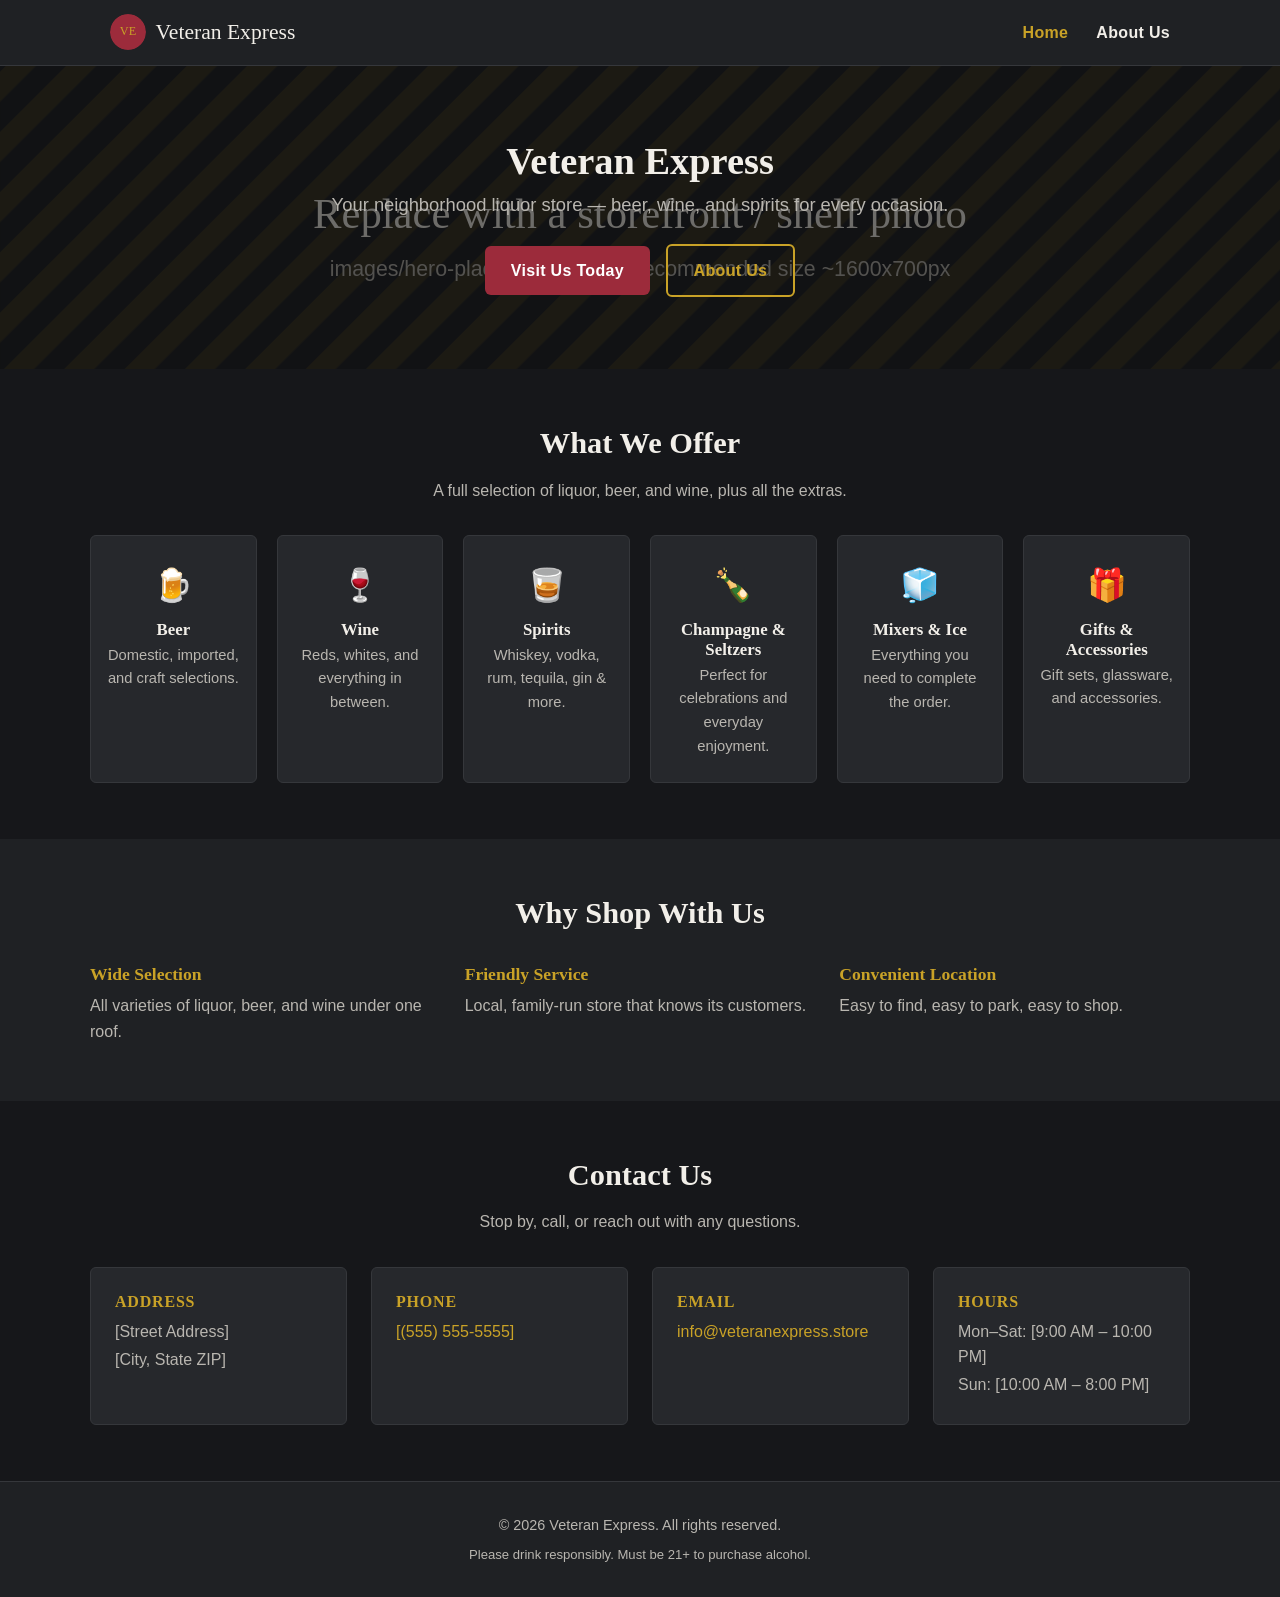
==== index.html @ 73de3cff "intial files for the project" ====
<!DOCTYPE html>
<html lang="en">
<head>
<meta charset="UTF-8">
<meta name="viewport" content="width=device-width, initial-scale=1.0">
<title>Veteran Express Liquor Store</title>
<meta name="description" content="Veteran Express is your local liquor store, offering a full selection of beer, wine, and spirits. Visit us or contact us for hours and directions.">
<link rel="icon" type="image/svg+xml" href="images/logo-placeholder.svg">
<link rel="stylesheet" href="css/style.css">
</head>
<body>

<header class="site-header">
  <nav class="nav">
    <a class="brand" href="index.html">
      <img src="images/logo-placeholder.svg" alt="Veteran Express logo">
      Veteran Express
    </a>

    <input type="checkbox" id="nav-toggle" class="nav-toggle">
    <label for="nav-toggle" class="nav-toggle-label">&#9776;</label>

    <ul class="nav-links">
      <li><a href="index.html" class="active">Home</a></li>
      <li><a href="about.html">About Us</a></li>
    </ul>
  </nav>
</header>

<!-- =========================================================
     HERO — EDIT: headline / subheading / button links below
     ========================================================= -->
<section class="hero">
  <h1>Veteran Express</h1>
  <p>Your neighborhood liquor store — beer, wine, and spirits for every occasion.</p>
  <a class="btn" href="#contact">Visit Us Today</a>
  <a class="btn btn-outline" href="about.html">About Us</a>
</section>

<!-- =========================================================
     WHAT WE OFFER — EDIT: add/remove/rename categories here
     ========================================================= -->
<section id="offerings">
  <div class="section-title">
    <h2>What We Offer</h2>
    <p>A full selection of liquor, beer, and wine, plus all the extras.</p>
  </div>
  <div class="offerings-grid">
    <div class="offering-card">
      <div class="icon">🍺</div>
      <h3>Beer</h3>
      <p>Domestic, imported, and craft selections.</p>
    </div>
    <div class="offering-card">
      <div class="icon">🍷</div>
      <h3>Wine</h3>
      <p>Reds, whites, and everything in between.</p>
    </div>
    <div class="offering-card">
      <div class="icon">🥃</div>
      <h3>Spirits</h3>
      <p>Whiskey, vodka, rum, tequila, gin &amp; more.</p>
    </div>
    <div class="offering-card">
      <div class="icon">🍾</div>
      <h3>Champagne &amp; Seltzers</h3>
      <p>Perfect for celebrations and everyday enjoyment.</p>
    </div>
    <div class="offering-card">
      <div class="icon">🧊</div>
      <h3>Mixers &amp; Ice</h3>
      <p>Everything you need to complete the order.</p>
    </div>
    <div class="offering-card">
      <div class="icon">🎁</div>
      <h3>Gifts &amp; Accessories</h3>
      <p>Gift sets, glassware, and accessories.</p>
    </div>
  </div>
</section>

<!-- =========================================================
     WHY SHOP WITH US — EDIT: change/remove the three points
     ========================================================= -->
<section class="section-alt">
  <div class="section-title">
    <h2>Why Shop With Us</h2>
  </div>
  <div class="features-grid">
    <div class="feature">
      <h3>Wide Selection</h3>
      <p>All varieties of liquor, beer, and wine under one roof.</p>
    </div>
    <div class="feature">
      <h3>Friendly Service</h3>
      <p>Local, family-run store that knows its customers.</p>
    </div>
    <div class="feature">
      <h3>Convenient Location</h3>
      <p>Easy to find, easy to park, easy to shop.</p>
    </div>
  </div>
</section>

<!-- =========================================================
     CONTACT — EDIT: replace placeholder address/phone/hours
     This same block also appears on about.html — keep both in sync.
     ========================================================= -->
<section id="contact">
  <div class="section-title">
    <h2>Contact Us</h2>
    <p>Stop by, call, or reach out with any questions.</p>
  </div>
  <div class="contact-grid">
    <div class="contact-card">
      <h3>Address</h3>
      <p>[Street Address]</p>
      <p>[City, State ZIP]</p>
    </div>
    <div class="contact-card">
      <h3>Phone</h3>
      <p><a href="tel:+10000000000">[(555) 555-5555]</a></p>
    </div>
    <div class="contact-card">
      <h3>Email</h3>
      <p><a href="mailto:info@veteranexpress.store">info@veteranexpress.store</a></p>
    </div>
    <div class="contact-card">
      <h3>Hours</h3>
      <p>Mon–Sat: [9:00 AM – 10:00 PM]</p>
      <p>Sun: [10:00 AM – 8:00 PM]</p>
    </div>
  </div>

  <!-- Optional: once you have a real address, replace the src below with
       your store's Google Maps embed link (Maps > Share > Embed a map)
       and uncomment this block. -->
  <!--
  <div class="map-embed">
    <iframe src="https://www.google.com/maps/embed?..." loading="lazy" allowfullscreen></iframe>
  </div>
  -->
</section>

<footer class="site-footer">
  <div>&copy; <span id="year"></span> Veteran Express. All rights reserved.</div>
  <div class="footer-note">Please drink responsibly. Must be 21+ to purchase alcohol.</div>
</footer>

<script src="js/main.js"></script>
</body>
</html>
---- css/style.css ----
/* =========================================================
   Veteran Express — stylesheet
   Edit the variables below to change colors/fonts site-wide.
   ========================================================= */

:root {
  --color-bg: #16171a;
  --color-bg-alt: #1f2124;
  --color-surface: #26282c;
  --color-text: #f2efe9;
  --color-text-muted: #b9b6b0;
  --color-accent: #9c2b3b;      /* wine red */
  --color-accent-hover: #b83348;
  --color-gold: #c9a227;        /* highlight / CTA */
  --color-border: #35373b;

  --font-body: -apple-system, BlinkMacSystemFont, "Segoe UI", Roboto, Helvetica, Arial, sans-serif;
  --font-heading: Georgia, "Times New Roman", serif;

  --max-width: 1100px;
  --radius: 6px;
}

* { box-sizing: border-box; }

html { scroll-behavior: smooth; }

body {
  margin: 0;
  background: var(--color-bg);
  color: var(--color-text);
  font-family: var(--font-body);
  line-height: 1.6;
}

img { max-width: 100%; display: block; }

a { color: var(--color-gold); text-decoration: none; }
a:hover { text-decoration: underline; }

h1, h2, h3 {
  font-family: var(--font-heading);
  line-height: 1.2;
  margin: 0 0 0.5em;
}

.container {
  max-width: var(--max-width);
  margin: 0 auto;
  padding: 0 1.25rem;
}

/* ---------- Header / Nav ---------- */

.site-header {
  background: var(--color-bg-alt);
  border-bottom: 1px solid var(--color-border);
  position: sticky;
  top: 0;
  z-index: 100;
}

.nav {
  display: flex;
  align-items: center;
  justify-content: space-between;
  padding: 0.9rem 1.25rem;
  max-width: var(--max-width);
  margin: 0 auto;
}

.brand {
  display: flex;
  align-items: center;
  gap: 0.6rem;
  font-family: var(--font-heading);
  font-size: 1.35rem;
  color: var(--color-text);
}

.brand img { height: 36px; width: 36px; border-radius: 50%; }

.nav-links {
  display: flex;
  gap: 1.75rem;
  list-style: none;
  margin: 0;
  padding: 0;
}

.nav-links a {
  color: var(--color-text);
  font-weight: 600;
  letter-spacing: 0.02em;
}

.nav-links a.active,
.nav-links a:hover {
  color: var(--color-gold);
  text-decoration: none;
}

/* Mobile nav toggle (checkbox hack, no JS required) */
.nav-toggle { display: none; }
.nav-toggle-label {
  display: none;
  cursor: pointer;
  font-size: 1.6rem;
  color: var(--color-text);
}

@media (max-width: 680px) {
  .nav-toggle-label { display: block; }

  .nav-links {
    display: none;
    flex-direction: column;
    gap: 0;
    position: absolute;
    top: 100%;
    left: 0;
    right: 0;
    background: var(--color-bg-alt);
    border-bottom: 1px solid var(--color-border);
  }

  .nav-links li { border-top: 1px solid var(--color-border); }
  .nav-links a { display: block; padding: 0.85rem 1.25rem; }

  .nav-toggle:checked ~ .nav-links { display: flex; }
}

/* ---------- Hero ---------- */

.hero {
  position: relative;
  padding: 4.5rem 1.25rem;
  text-align: center;
  background: linear-gradient(180deg, rgba(0,0,0,0.55), rgba(0,0,0,0.55)),
              url("../images/hero-placeholder.svg") center/cover no-repeat;
}

.hero h1 {
  font-size: 2.4rem;
  margin-bottom: 0.4rem;
}

.hero p {
  color: var(--color-text-muted);
  font-size: 1.15rem;
  max-width: 640px;
  margin: 0 auto 1.5rem;
}

.btn {
  display: inline-block;
  background: var(--color-accent);
  color: #fff;
  padding: 0.75rem 1.6rem;
  border-radius: var(--radius);
  font-weight: 600;
  letter-spacing: 0.02em;
}

.btn:hover {
  background: var(--color-accent-hover);
  text-decoration: none;
}

.btn-outline {
  background: transparent;
  border: 2px solid var(--color-gold);
  color: var(--color-gold);
  margin-left: 0.75rem;
}

.btn-outline:hover { background: var(--color-gold); color: #16171a; }

/* ---------- Sections ---------- */

section {
  padding: 3.5rem 1.25rem;
}

.section-alt { background: var(--color-bg-alt); }

.section-title {
  text-align: center;
  margin-bottom: 2rem;
}

.section-title h2 { font-size: 1.9rem; }
.section-title p { color: var(--color-text-muted); }

/* Offerings grid */

.offerings-grid {
  max-width: var(--max-width);
  margin: 0 auto;
  display: grid;
  grid-template-columns: repeat(auto-fit, minmax(160px, 1fr));
  gap: 1.25rem;
}

.offering-card {
  background: var(--color-surface);
  border: 1px solid var(--color-border);
  border-radius: var(--radius);
  padding: 1.5rem 1rem;
  text-align: center;
}

.offering-card .icon { font-size: 2rem; margin-bottom: 0.5rem; }
.offering-card h3 { font-size: 1.05rem; margin-bottom: 0.25rem; }
.offering-card p { color: var(--color-text-muted); font-size: 0.92rem; margin: 0; }

/* Why us list */

.features-grid {
  max-width: var(--max-width);
  margin: 0 auto;
  display: grid;
  grid-template-columns: repeat(auto-fit, minmax(220px, 1fr));
  gap: 1.5rem;
}

.feature h3 { color: var(--color-gold); font-size: 1.1rem; }
.feature p { color: var(--color-text-muted); margin: 0; }

/* About story */

.about-content {
  max-width: 760px;
  margin: 0 auto;
}

.about-photo {
  max-width: var(--max-width);
  margin: 0 auto 2.5rem;
  border-radius: var(--radius);
  overflow: hidden;
  border: 1px solid var(--color-border);
}

/* Contact */

.contact-grid {
  max-width: var(--max-width);
  margin: 0 auto;
  display: grid;
  grid-template-columns: repeat(auto-fit, minmax(220px, 1fr));
  gap: 1.5rem;
}

.contact-card {
  background: var(--color-surface);
  border: 1px solid var(--color-border);
  border-radius: var(--radius);
  padding: 1.5rem;
}

.contact-card h3 {
  font-size: 1rem;
  text-transform: uppercase;
  letter-spacing: 0.05em;
  color: var(--color-gold);
  margin-bottom: 0.5rem;
}

.contact-card p { margin: 0.15rem 0; color: var(--color-text-muted); }

.map-embed {
  max-width: var(--max-width);
  margin: 2rem auto 0;
  border-radius: var(--radius);
  overflow: hidden;
  border: 1px solid var(--color-border);
}

.map-embed iframe { width: 100%; height: 320px; border: 0; display: block; }

/* ---------- Footer ---------- */

.site-footer {
  background: var(--color-bg-alt);
  border-top: 1px solid var(--color-border);
  padding: 2rem 1.25rem;
  text-align: center;
  color: var(--color-text-muted);
  font-size: 0.9rem;
}

.site-footer a { color: var(--color-text-muted); }
.site-footer .footer-note { margin-top: 0.4rem; font-size: 0.82rem; }
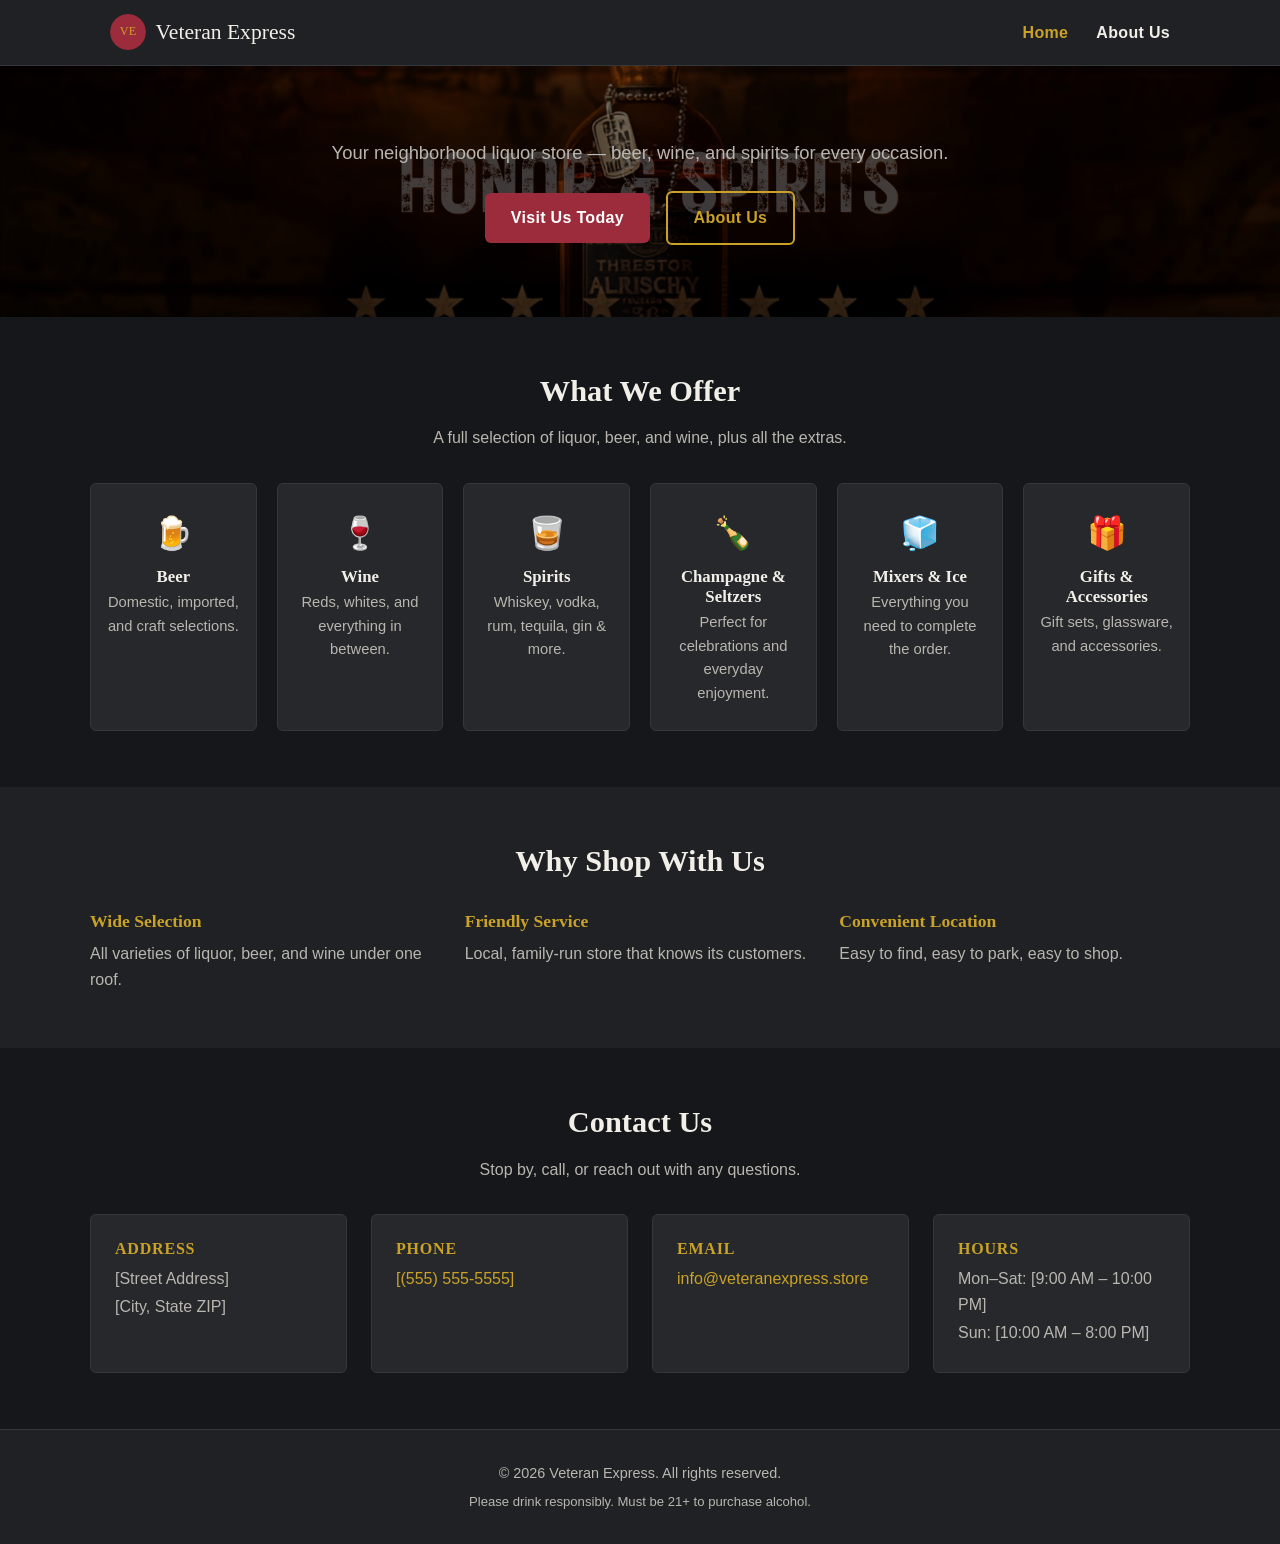
==== commit e108aefb: "update to index.html" ====
--- a/index.html
+++ b/index.html
@@ -31,7 +31,7 @@
      HERO — EDIT: headline / subheading / button links below
      ========================================================= -->
 <section class="hero">
-  <h1>Veteran Express</h1>
+  <!-- <h1>Veteran Express</h1> -->
   <p>Your neighborhood liquor store — beer, wine, and spirits for every occasion.</p>
   <a class="btn" href="#contact">Visit Us Today</a>
   <a class="btn btn-outline" href="about.html">About Us</a>
--- a/css/style.css
+++ b/css/style.css
@@ -137,7 +137,7 @@
   padding: 4.5rem 1.25rem;
   text-align: center;
   background: linear-gradient(180deg, rgba(0,0,0,0.55), rgba(0,0,0,0.55)),
-              url("../images/hero-placeholder.svg") center/cover no-repeat;
+              url("../images/vetThemeBanner.png") center/cover no-repeat;
 }
 
 .hero h1 {
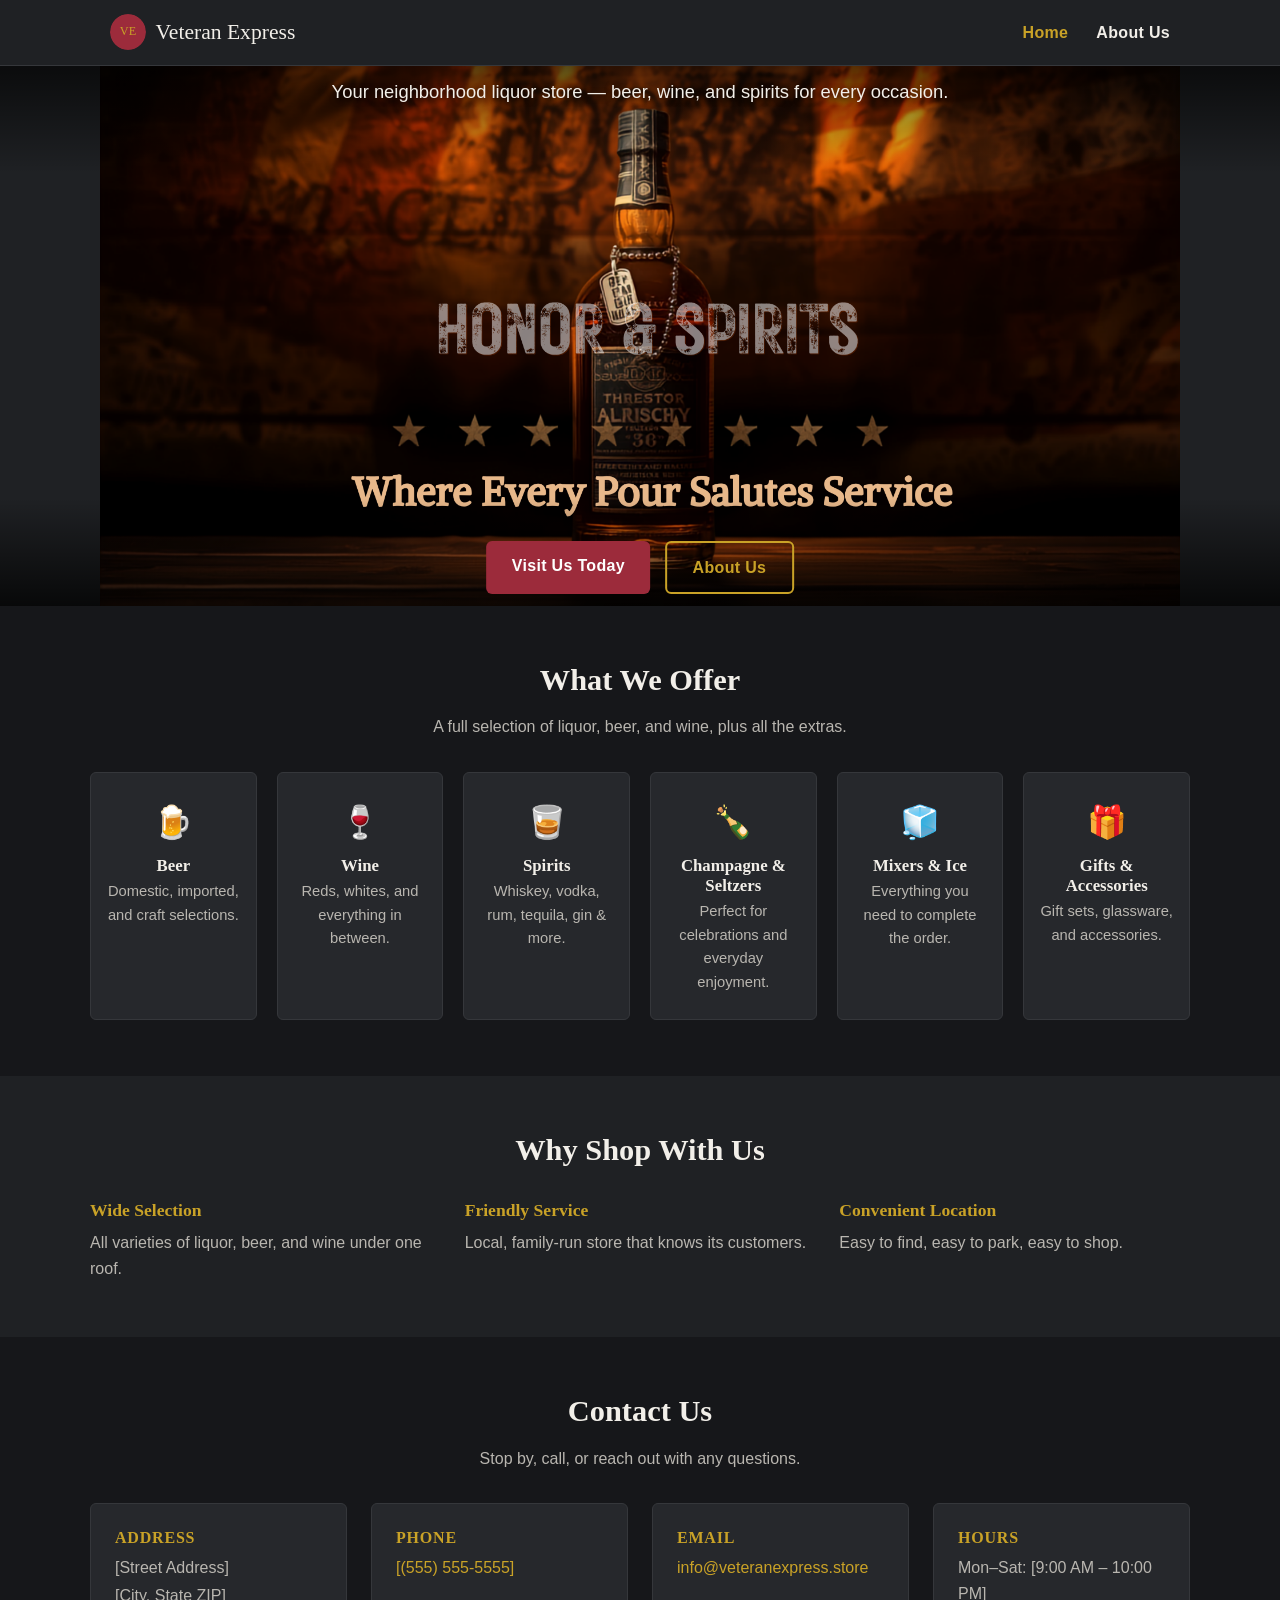
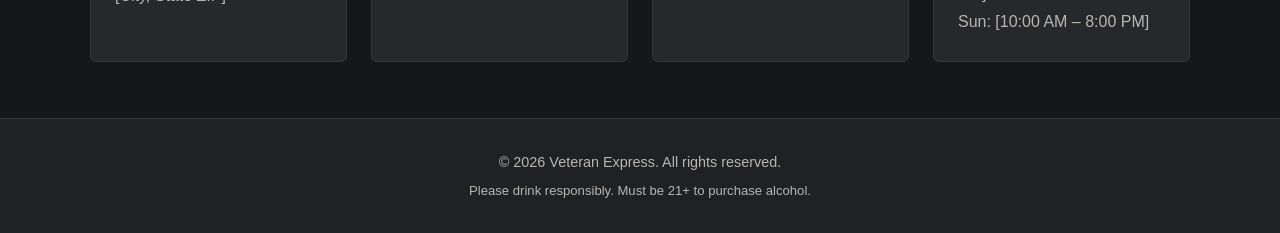
==== commit b57b3392: "updated content of the file and images" ====
--- a/index.html
+++ b/index.html
@@ -33,8 +33,10 @@
 <section class="hero">
   <!-- <h1>Veteran Express</h1> -->
   <p>Your neighborhood liquor store — beer, wine, and spirits for every occasion.</p>
-  <a class="btn" href="#contact">Visit Us Today</a>
-  <a class="btn btn-outline" href="about.html">About Us</a>
+  <div class="hero-actions">
+    <a class="btn" href="#contact">Visit Us Today</a>
+    <a class="btn btn-outline" href="about.html">About Us</a>
+  </div>
 </section>
 
 <!-- =========================================================
--- a/css/style.css
+++ b/css/style.css
@@ -134,22 +134,58 @@
 
 .hero {
   position: relative;
-  padding: 4.5rem 1.25rem;
+  display: flex;
+  flex-direction: column;
+  align-items: center;
+  justify-content: space-between;
+  min-height: 60vh;
+  padding: 1.5rem 1.25rem 2.5rem;
   text-align: center;
-  background: linear-gradient(180deg, rgba(0,0,0,0.55), rgba(0,0,0,0.55)),
-              url("../images/vetThemeBanner.png") center/cover no-repeat;
+  background: var(--color-bg-alt) url("../images/vetThemeBanner.png") center/contain no-repeat;
+}
+
+.hero::before {
+  content: "";
+  position: absolute;
+  inset: 0;
+  background: linear-gradient(180deg, rgba(0,0,0,0.65) 0%, rgba(0,0,0,0) 20%, rgba(0,0,0,0) 80%, rgba(0,0,0,0.75) 100%);
+  pointer-events: none;
+}
+
+.hero > * {
+  position: relative;
+  z-index: 1;
 }
 
 .hero h1 {
   font-size: 2.4rem;
   margin-bottom: 0.4rem;
+  text-shadow: 0 2px 6px rgba(0,0,0,0.8);
 }
 
 .hero p {
-  color: var(--color-text-muted);
+  position: absolute;
+  top: 0.3cm;
+  left: 50%;
+  transform: translateX(-50%);
+  width: 90%;
+  max-width: 640px;
+  color: var(--color-text);
   font-size: 1.15rem;
-  max-width: 640px;
-  margin: 0 auto 1.5rem;
+  margin: 0;
+  text-shadow: 0 2px 6px rgba(0,0,0,0.8);
+}
+
+.hero-actions {
+  position: absolute;
+  bottom: 0.3cm;
+  left: 50%;
+  transform: translateX(-50%);
+  display: flex;
+  flex-direction: row;
+  justify-content: center;
+  flex-wrap: wrap;
+  gap: 0.9rem;
 }
 
 .btn {
@@ -171,7 +207,6 @@
   background: transparent;
   border: 2px solid var(--color-gold);
   color: var(--color-gold);
-  margin-left: 0.75rem;
 }
 
 .btn-outline:hover { background: var(--color-gold); color: #16171a; }
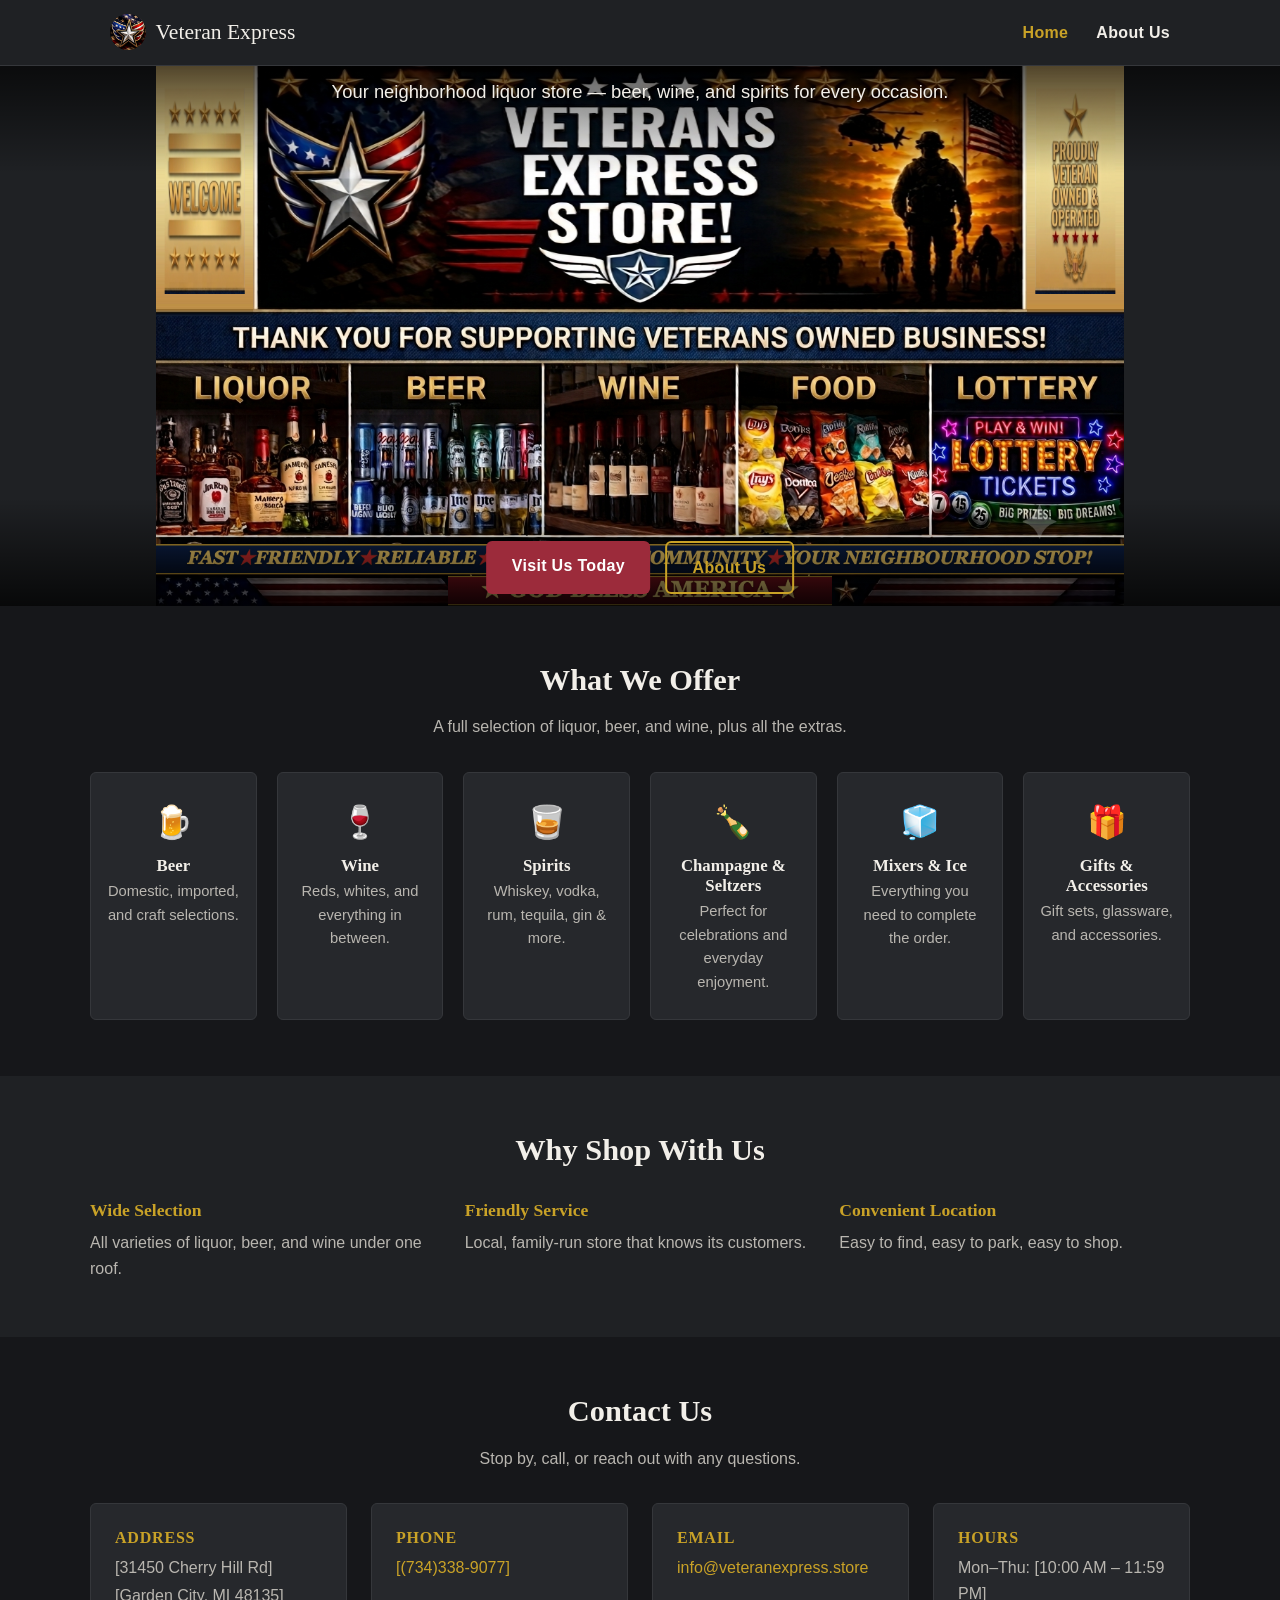
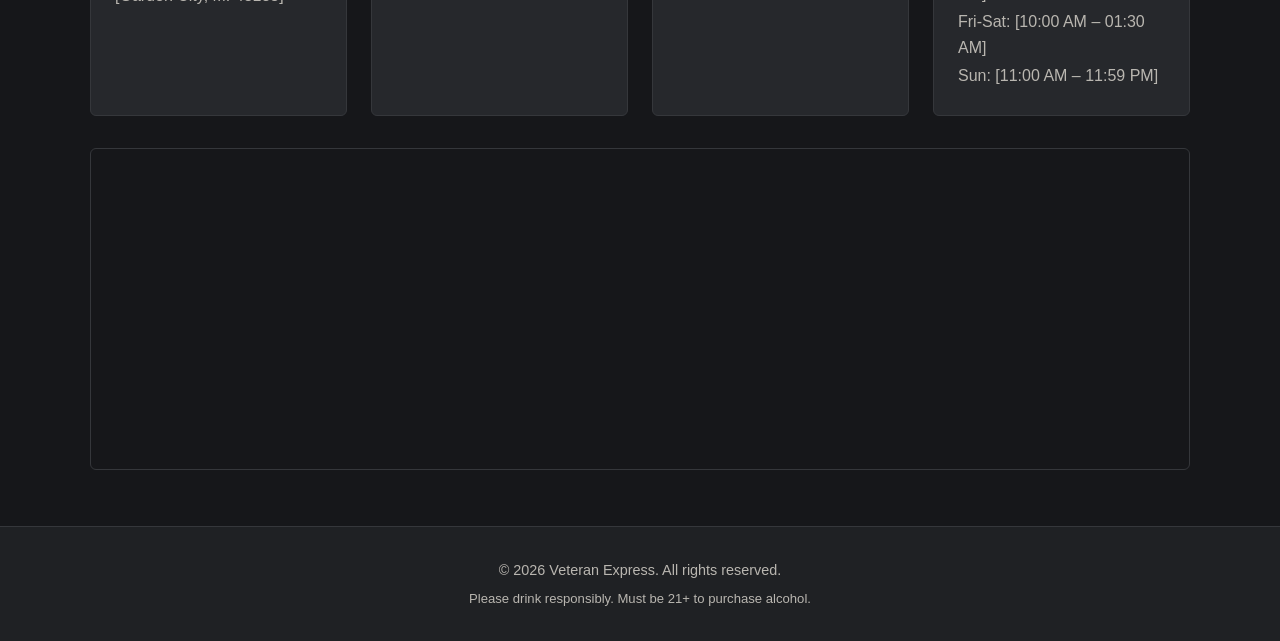
==== commit 7bd2c4c2: "updated images and files" ====
--- a/index.html
+++ b/index.html
@@ -5,7 +5,7 @@
 <meta name="viewport" content="width=device-width, initial-scale=1.0">
 <title>Veteran Express Liquor Store</title>
 <meta name="description" content="Veteran Express is your local liquor store, offering a full selection of beer, wine, and spirits. Visit us or contact us for hours and directions.">
-<link rel="icon" type="image/svg+xml" href="images/logo-placeholder.svg">
+<link rel="icon" type="image/svg+xml" href="images/logo.png">
 <link rel="stylesheet" href="css/style.css">
 </head>
 <body>
@@ -13,7 +13,7 @@
 <header class="site-header">
   <nav class="nav">
     <a class="brand" href="index.html">
-      <img src="images/logo-placeholder.svg" alt="Veteran Express logo">
+      <img src="images/logo.png" alt="Veteran Express logo">
       Veteran Express
     </a>
 
@@ -116,12 +116,12 @@
   <div class="contact-grid">
     <div class="contact-card">
       <h3>Address</h3>
-      <p>[Street Address]</p>
-      <p>[City, State ZIP]</p>
+      <p>[31450 Cherry Hill Rd]</p>
+      <p>[Garden City, MI 48135]</p>
     </div>
     <div class="contact-card">
       <h3>Phone</h3>
-      <p><a href="tel:+10000000000">[(555) 555-5555]</a></p>
+      <p><a href="tel:+10000000000">[(734)338-9077]</a></p>
     </div>
     <div class="contact-card">
       <h3>Email</h3>
@@ -129,19 +129,20 @@
     </div>
     <div class="contact-card">
       <h3>Hours</h3>
-      <p>Mon–Sat: [9:00 AM – 10:00 PM]</p>
-      <p>Sun: [10:00 AM – 8:00 PM]</p>
+      <p>Mon–Thu: [10:00 AM – 11:59 PM]</p>
+      <p>Fri-Sat: [10:00 AM – 01:30 AM]</p>
+      <p>Sun: [11:00 AM – 11:59 PM]</p>
     </div>
   </div>
 
   <!-- Optional: once you have a real address, replace the src below with
        your store's Google Maps embed link (Maps > Share > Embed a map)
        and uncomment this block. -->
-  <!--
+  
   <div class="map-embed">
-    <iframe src="https://www.google.com/maps/embed?..." loading="lazy" allowfullscreen></iframe>
+    <iframe src="https://www.google.com/maps/embed?pb=!1m18!1m12!1m3!1d2950.4751880015615!2d-83.3504986!3d42.3110625!2m3!1f0!2f0!3f0!3m2!1i1024!2i768!4f13.1!3m3!1m2!1s0x883b4c65ba312d7b%3A0xa6681740a65c6eaf!2s31450%20Cherry%20Hill%20Rd%2C%20Garden%20City%2C%20MI%2048135!5e0!3m2!1sen!2sus!4v1784690833631!5m2!1sen!2sus" width="600" height="450" style="border:0;" allowfullscreen="" loading="lazy" referrerpolicy="strict-origin-when-cross-origin"></iframe>
   </div>
-  -->
+  
 </section>
 
 <footer class="site-footer">
--- a/css/style.css
+++ b/css/style.css
@@ -141,7 +141,7 @@
   min-height: 60vh;
   padding: 1.5rem 1.25rem 2.5rem;
   text-align: center;
-  background: var(--color-bg-alt) url("../images/vetThemeBanner.png") center/contain no-repeat;
+  background: var(--color-bg-alt) url("../images/vet_exp.png") center/contain no-repeat;
 }
 
 .hero::before {
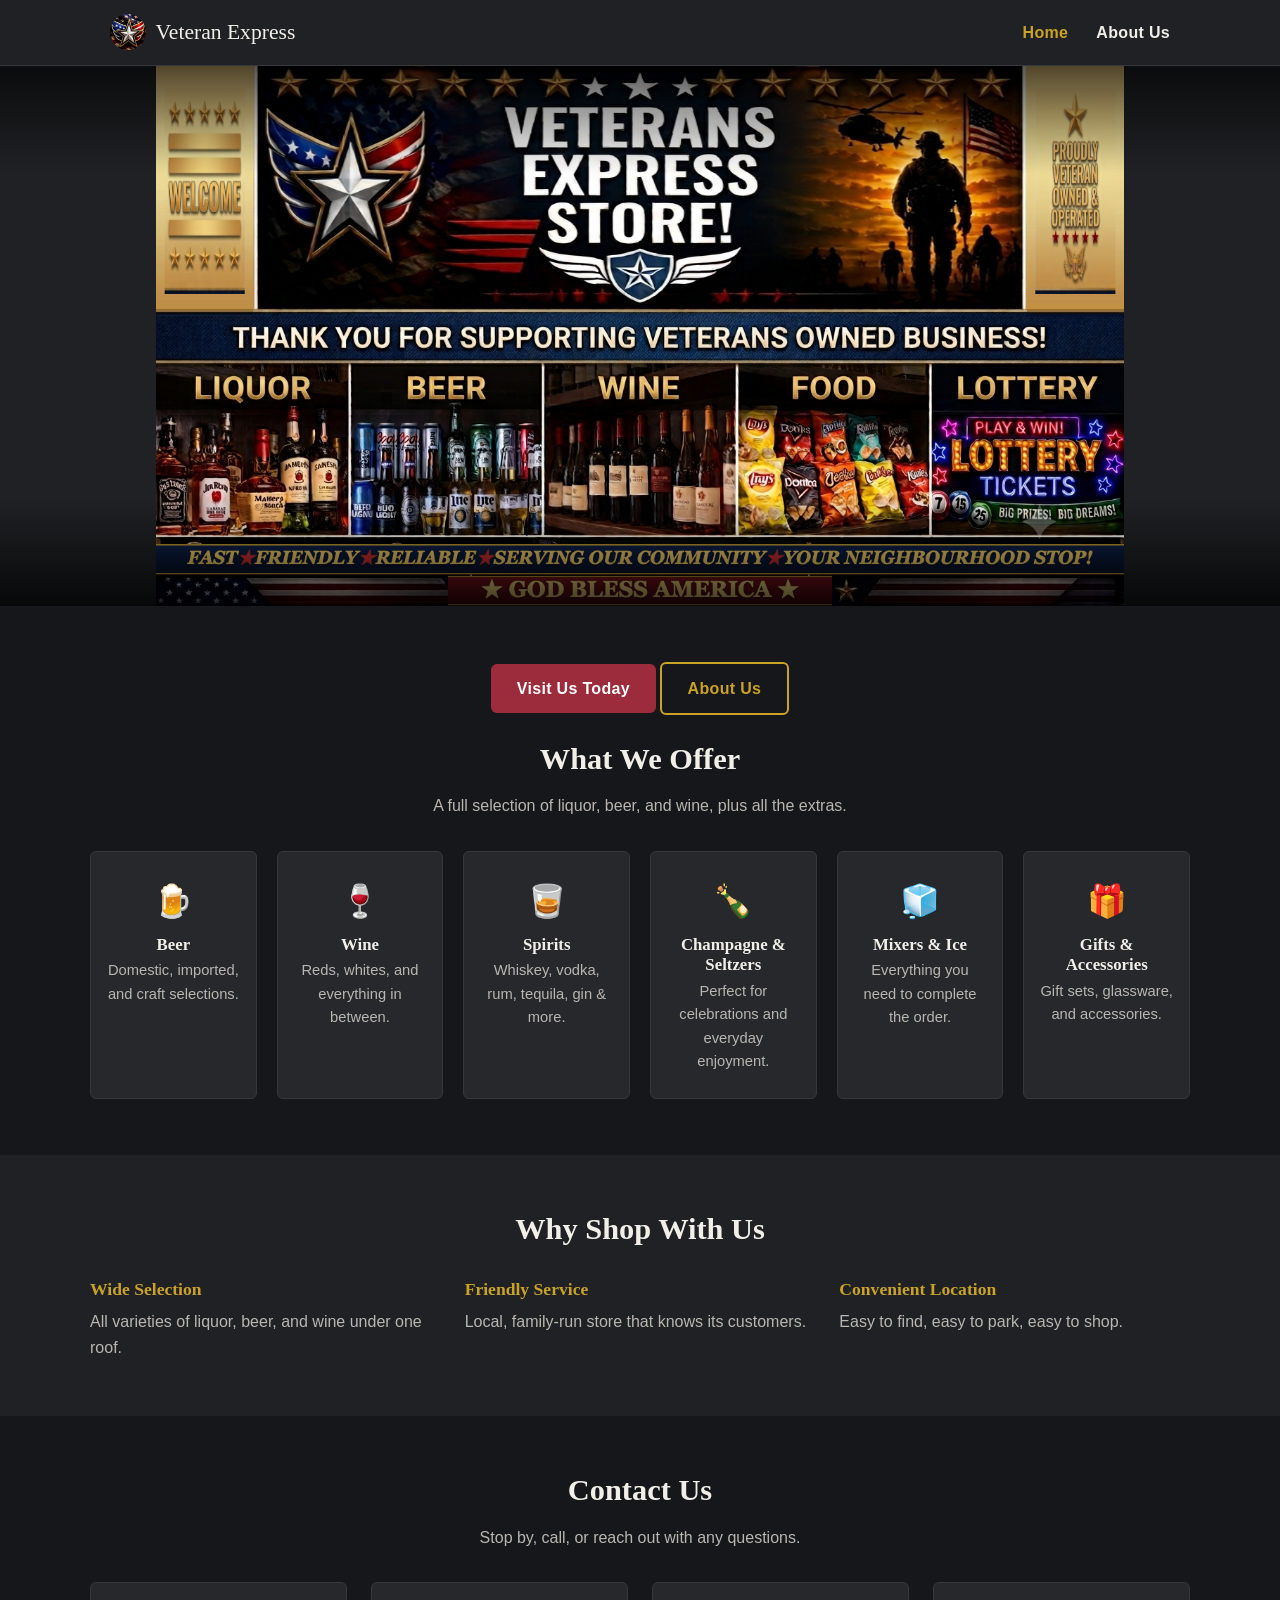
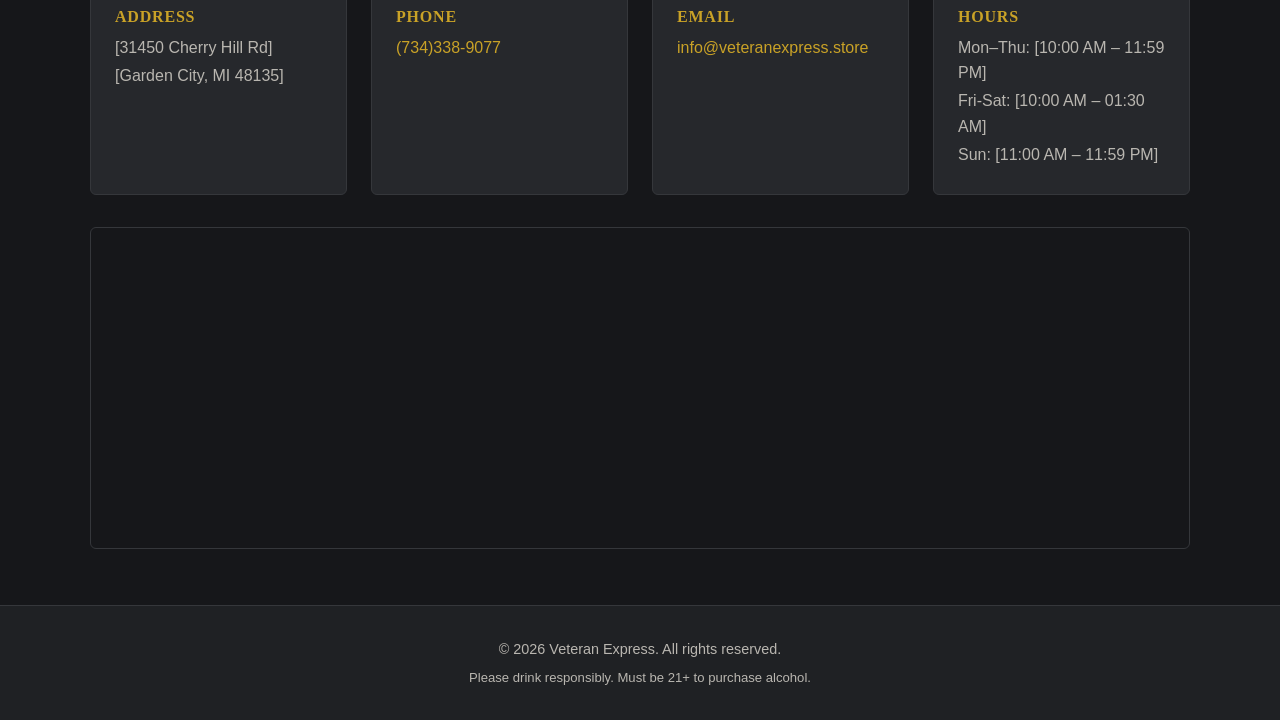
==== commit b102afe4: "updated files for image and text" ====
--- a/index.html
+++ b/index.html
@@ -32,10 +32,11 @@
      ========================================================= -->
 <section class="hero">
   <!-- <h1>Veteran Express</h1> -->
-  <p>Your neighborhood liquor store — beer, wine, and spirits for every occasion.</p>
+  <!-- <p>Your neighborhood liquor store — beer, wine, and spirits for every occasion.</p> -->
   <div class="hero-actions">
-    <a class="btn" href="#contact">Visit Us Today</a>
+  <!--  <a class="btn" href="#contact">Visit Us Today</a> 
     <a class="btn btn-outline" href="about.html">About Us</a>
+   --> 
   </div>
 </section>
 
@@ -44,6 +45,9 @@
      ========================================================= -->
 <section id="offerings">
   <div class="section-title">
+    <a class="btn" href="#contact">Visit Us Today</a>
+    <a class="btn btn-outline" href="about.html">About Us</a>
+    <br><br> <!-- Adds an extra blank line -->
     <h2>What We Offer</h2>
     <p>A full selection of liquor, beer, and wine, plus all the extras.</p>
   </div>
@@ -121,7 +125,7 @@
     </div>
     <div class="contact-card">
       <h3>Phone</h3>
-      <p><a href="tel:+10000000000">[(734)338-9077]</a></p>
+      <p><a href="tel:+10000000000">(734)338-9077</a></p>
     </div>
     <div class="contact-card">
       <h3>Email</h3>
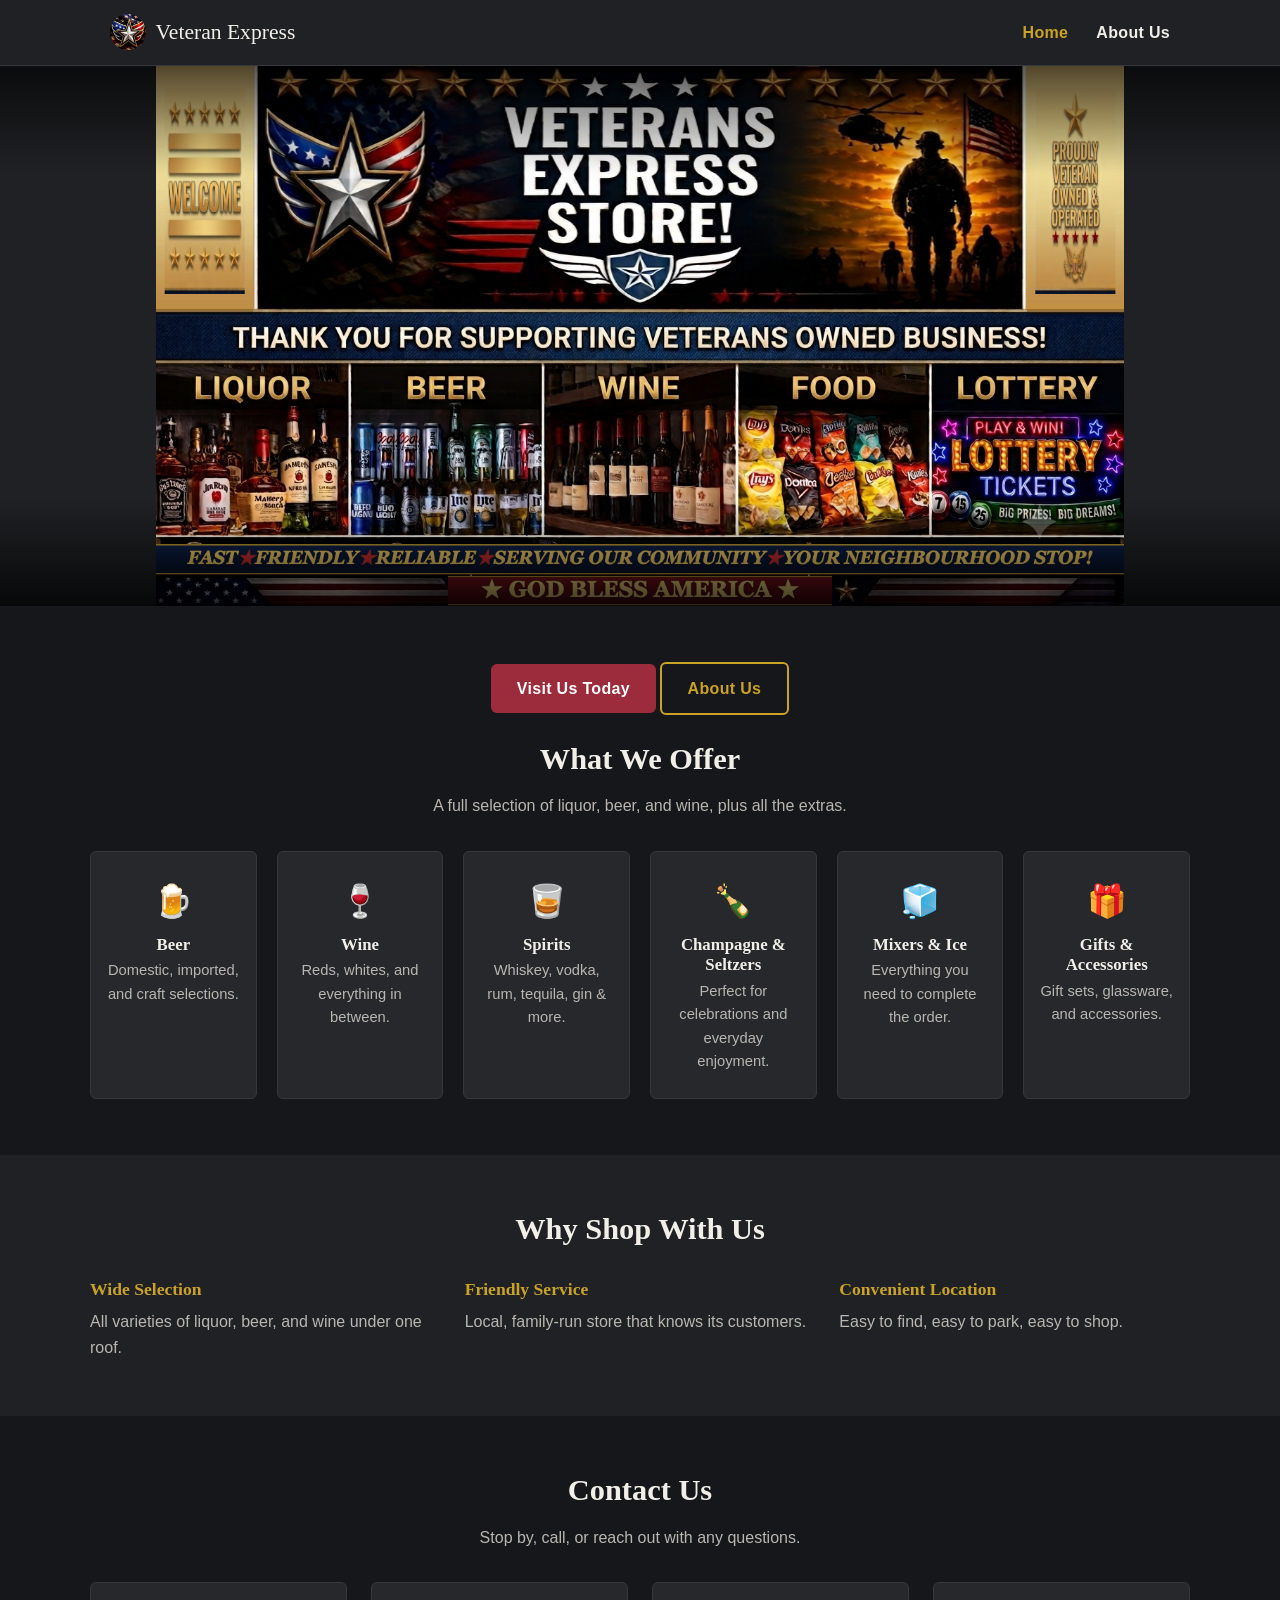
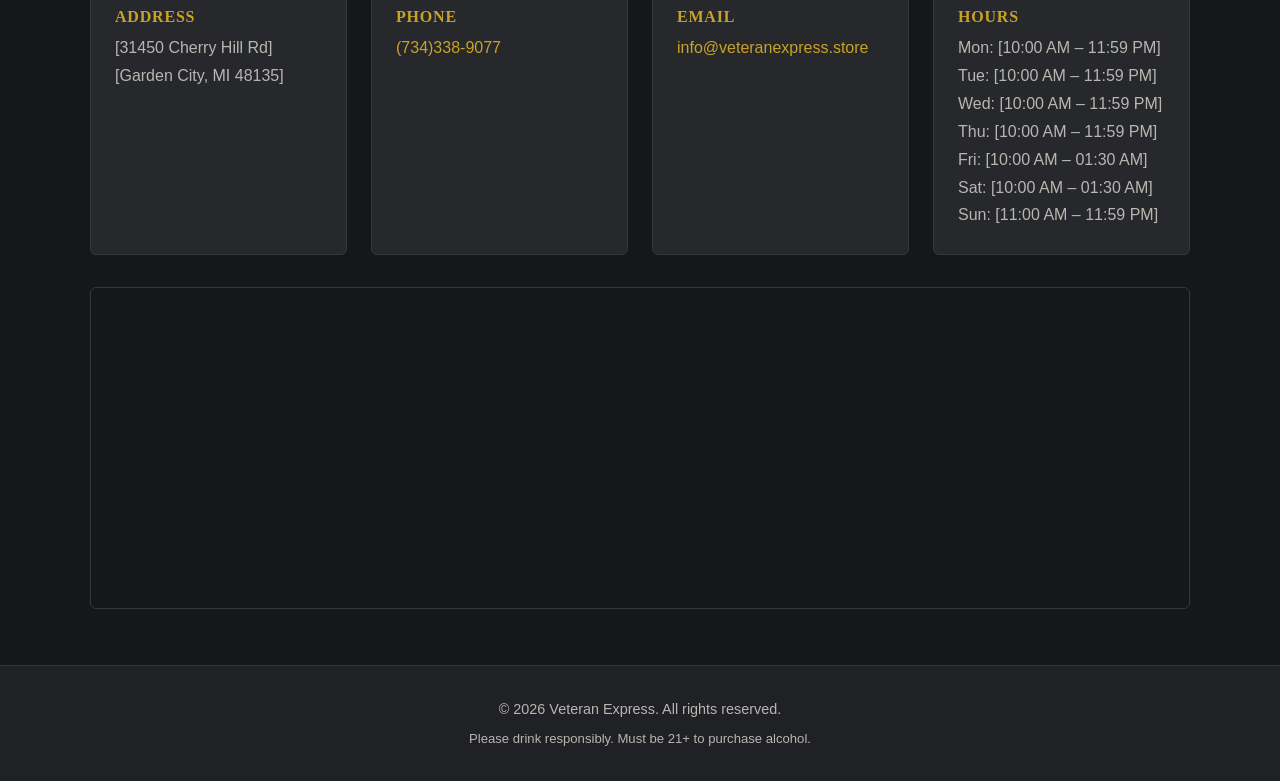
==== commit 2e7b8ae6: "updated files and hours" ====
--- a/index.html
+++ b/index.html
@@ -133,8 +133,12 @@
     </div>
     <div class="contact-card">
       <h3>Hours</h3>
-      <p>Mon–Thu: [10:00 AM – 11:59 PM]</p>
-      <p>Fri-Sat: [10:00 AM – 01:30 AM]</p>
+      <p>Mon: [10:00 AM – 11:59 PM]</p>
+      <p>Tue: [10:00 AM – 11:59 PM]</p>
+      <p>Wed: [10:00 AM – 11:59 PM]</p>
+      <p>Thu: [10:00 AM – 11:59 PM]</p>
+      <p>Fri: [10:00 AM – 01:30 AM]</p>
+      <p>Sat: [10:00 AM – 01:30 AM]</p>
       <p>Sun: [11:00 AM – 11:59 PM]</p>
     </div>
   </div>
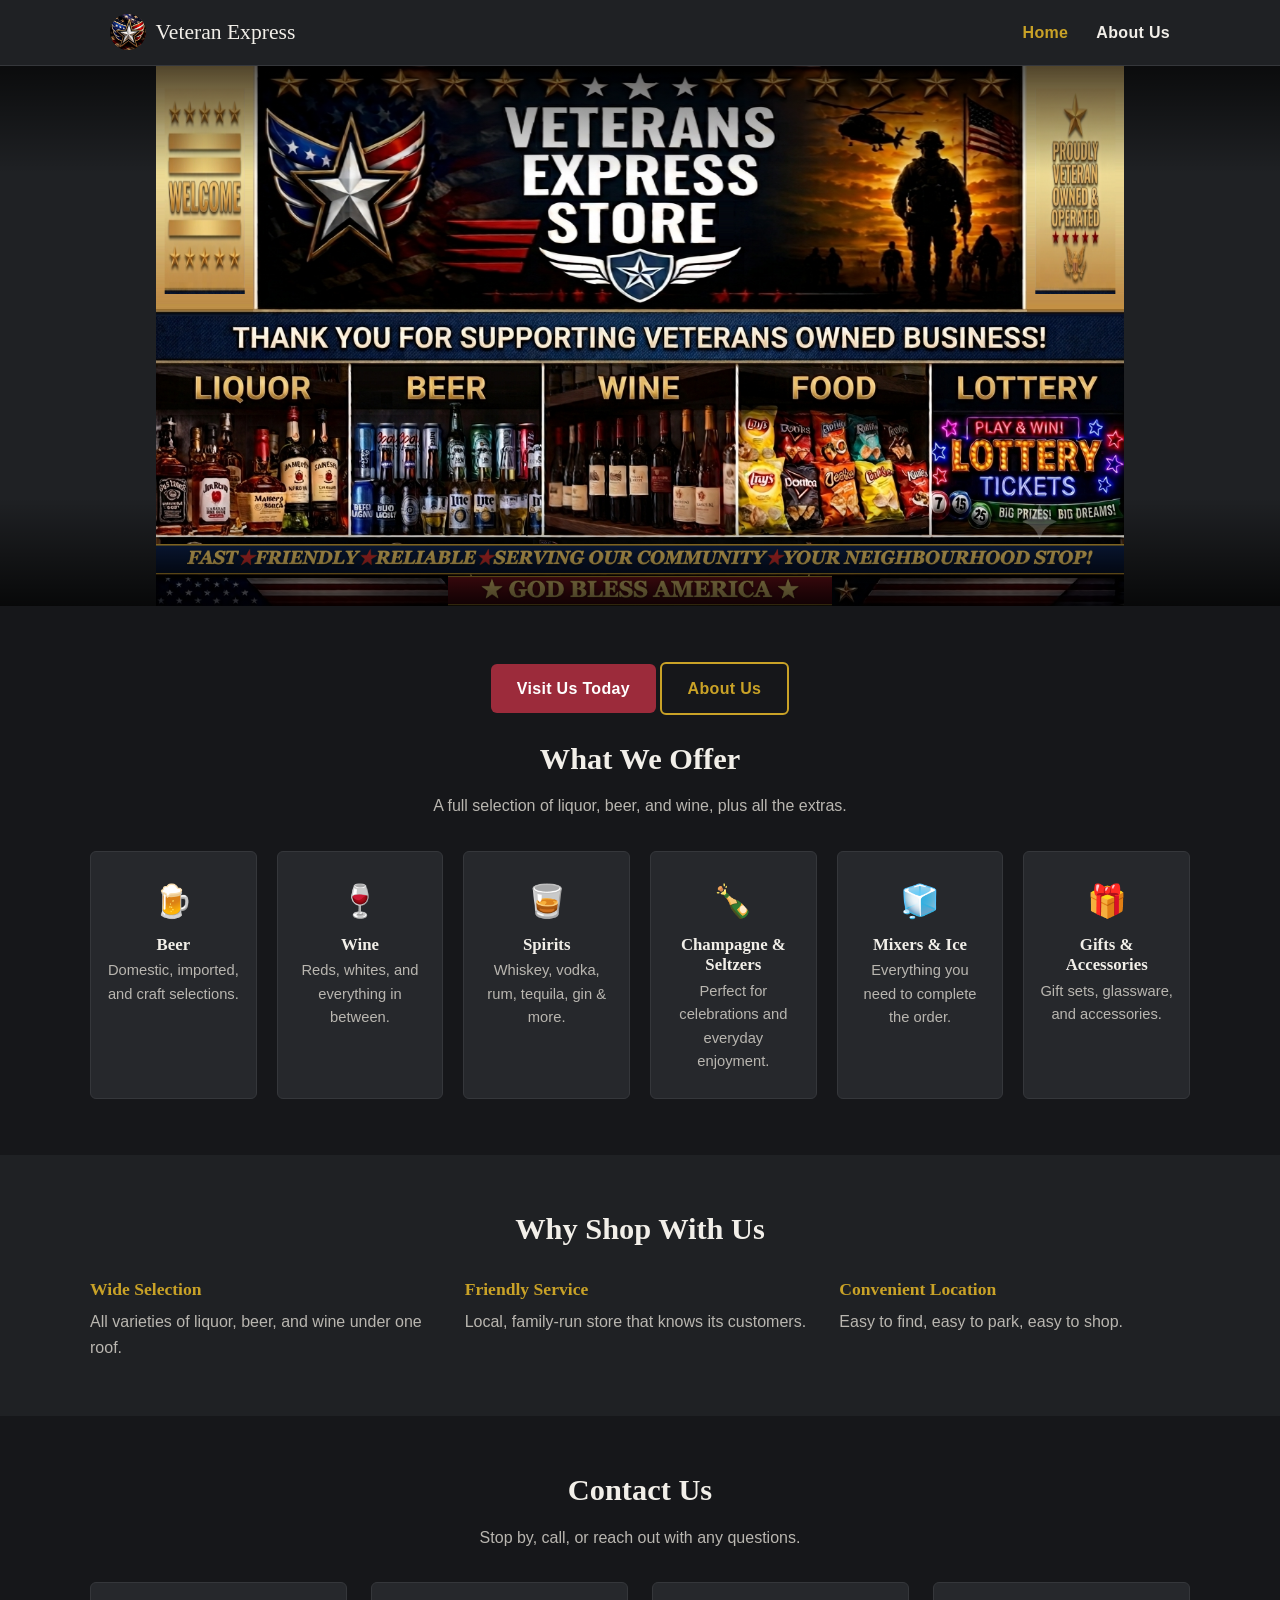
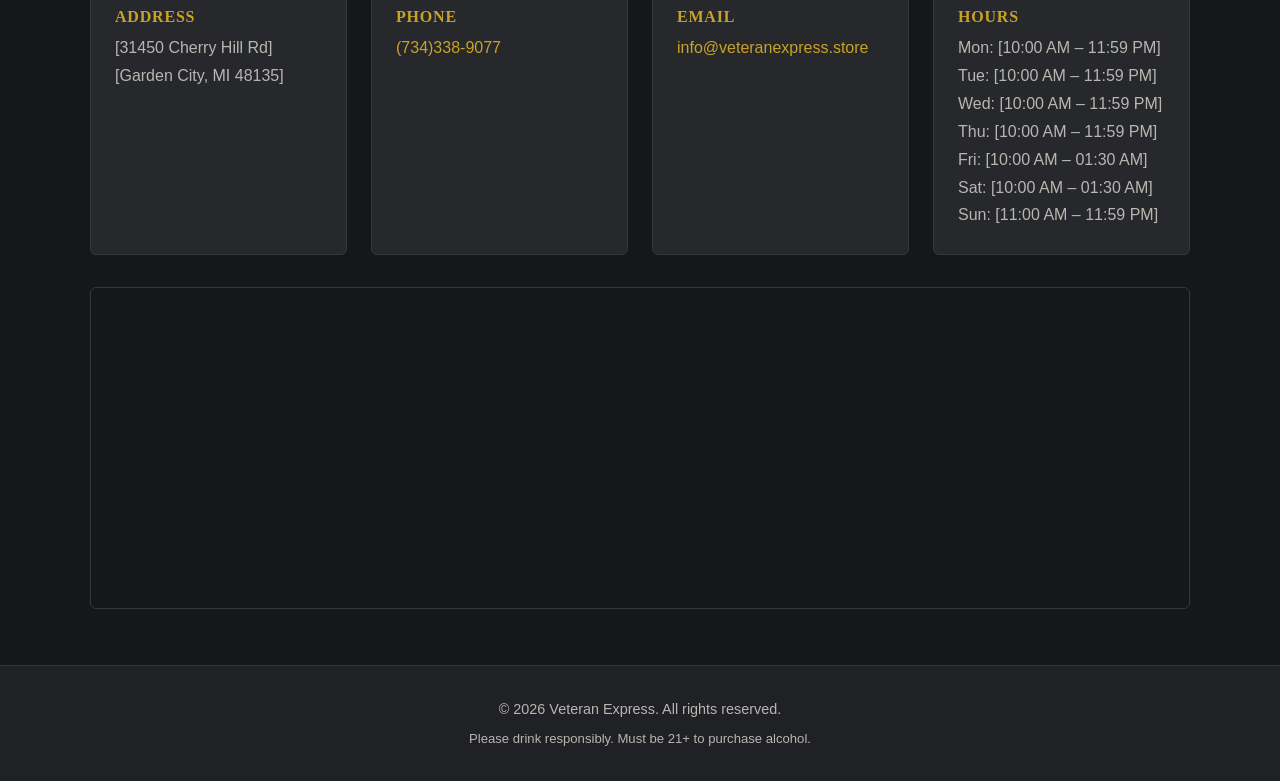
==== commit 532cc597: "updated files and content" ====
--- a/index.html
+++ b/index.html
@@ -13,7 +13,7 @@
 <header class="site-header">
   <nav class="nav">
     <a class="brand" href="index.html">
-      <img src="images/logo.png" alt="Veteran Express logo">
+      <img src="images/logo.png" alt="Veterans Express logo">
       Veteran Express
     </a>
 
@@ -31,7 +31,7 @@
      HERO — EDIT: headline / subheading / button links below
      ========================================================= -->
 <section class="hero">
-  <!-- <h1>Veteran Express</h1> -->
+  <!-- <h1>Veterans Express</h1> -->
   <!-- <p>Your neighborhood liquor store — beer, wine, and spirits for every occasion.</p> -->
   <div class="hero-actions">
   <!--  <a class="btn" href="#contact">Visit Us Today</a> 
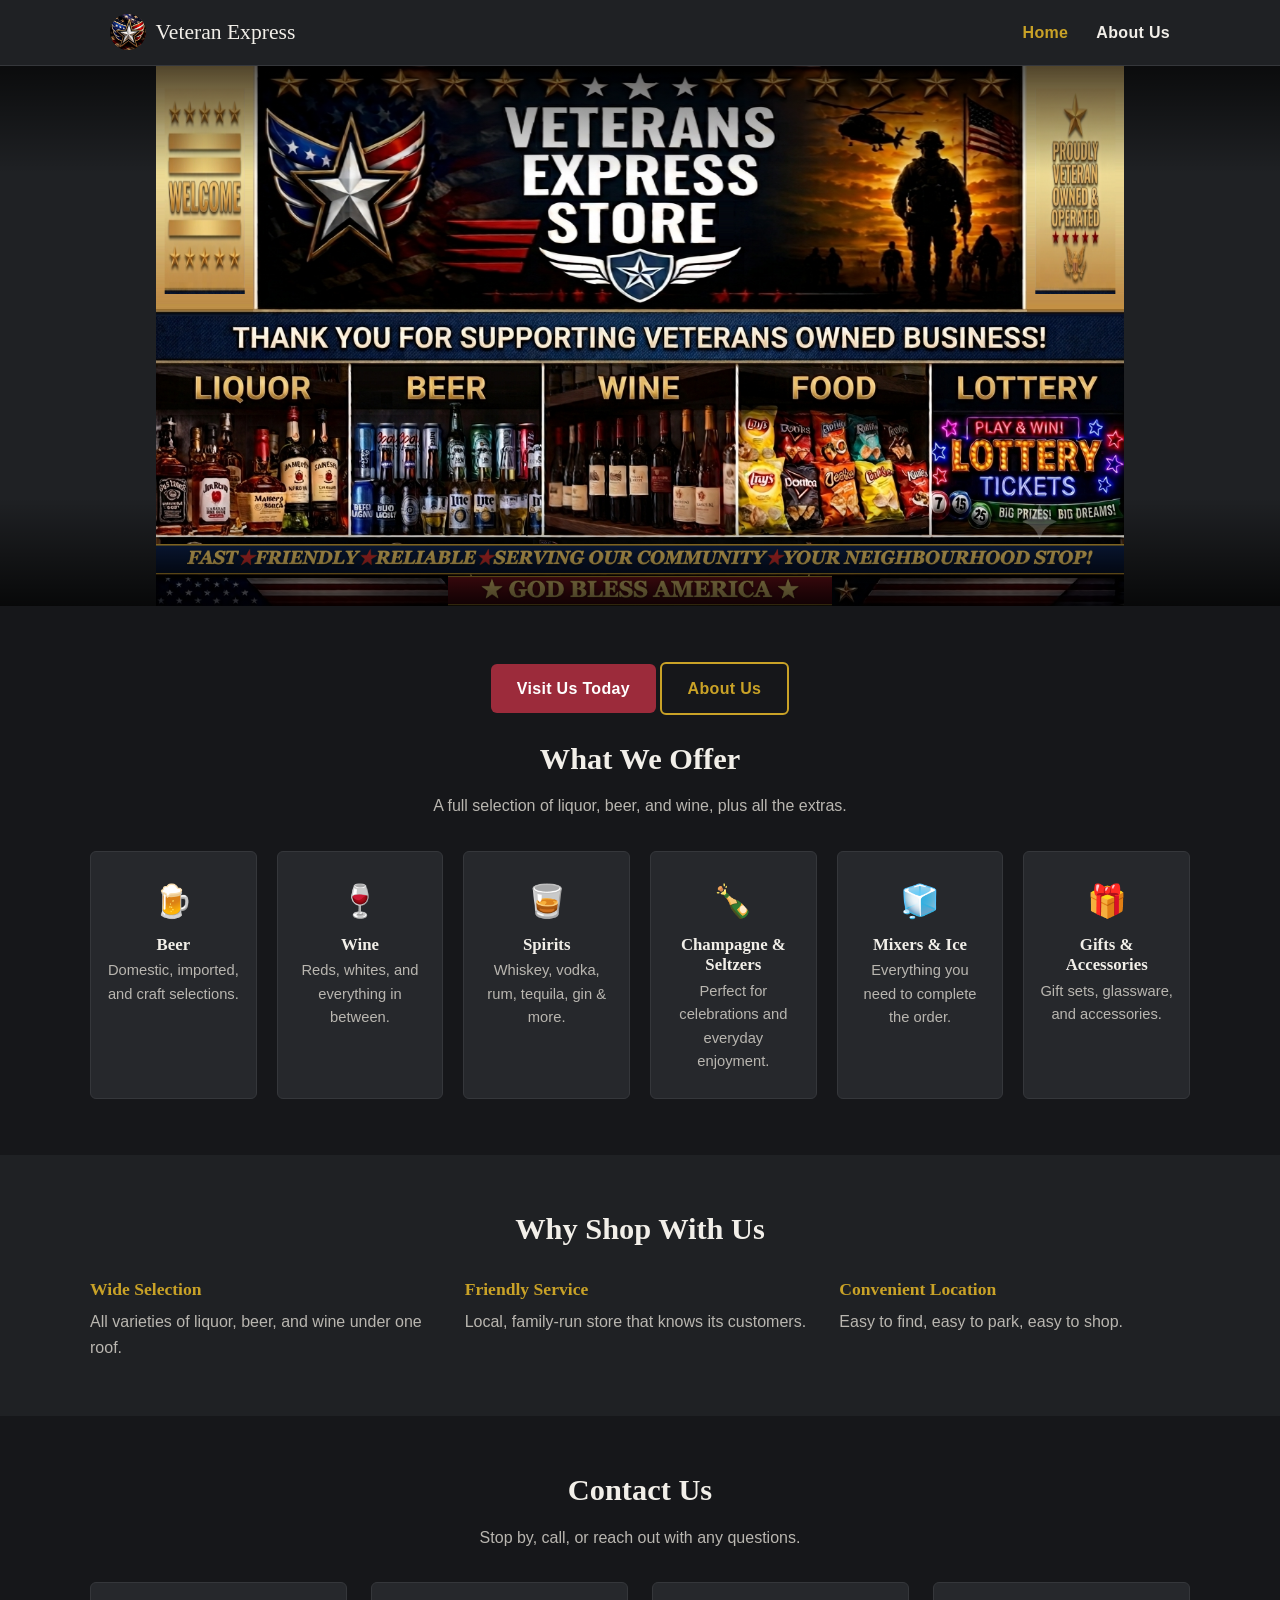
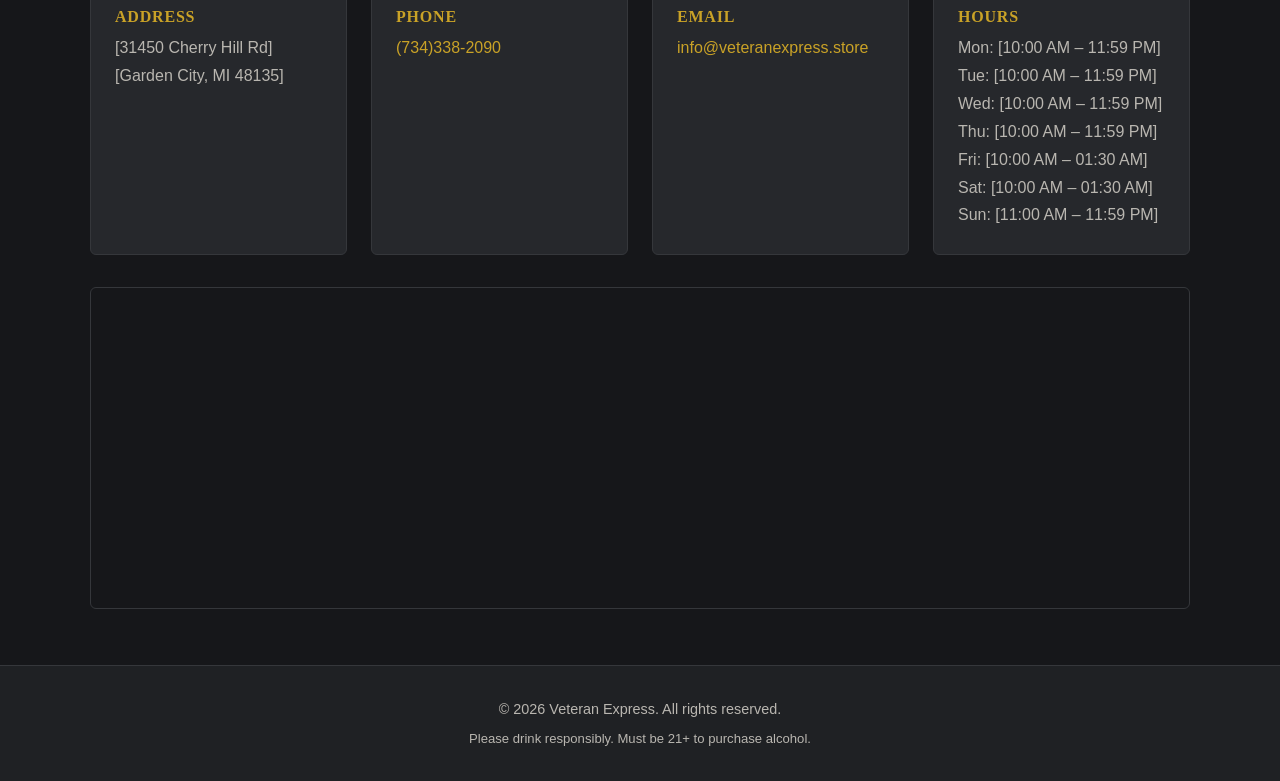
==== commit 52dcdae0: "updated files and content" ====
--- a/index.html
+++ b/index.html
@@ -125,7 +125,7 @@
     </div>
     <div class="contact-card">
       <h3>Phone</h3>
-      <p><a href="tel:+10000000000">(734)338-9077</a></p>
+      <p><a href="tel:+10000000000">(734)338-2090</a></p>
     </div>
     <div class="contact-card">
       <h3>Email</h3>
